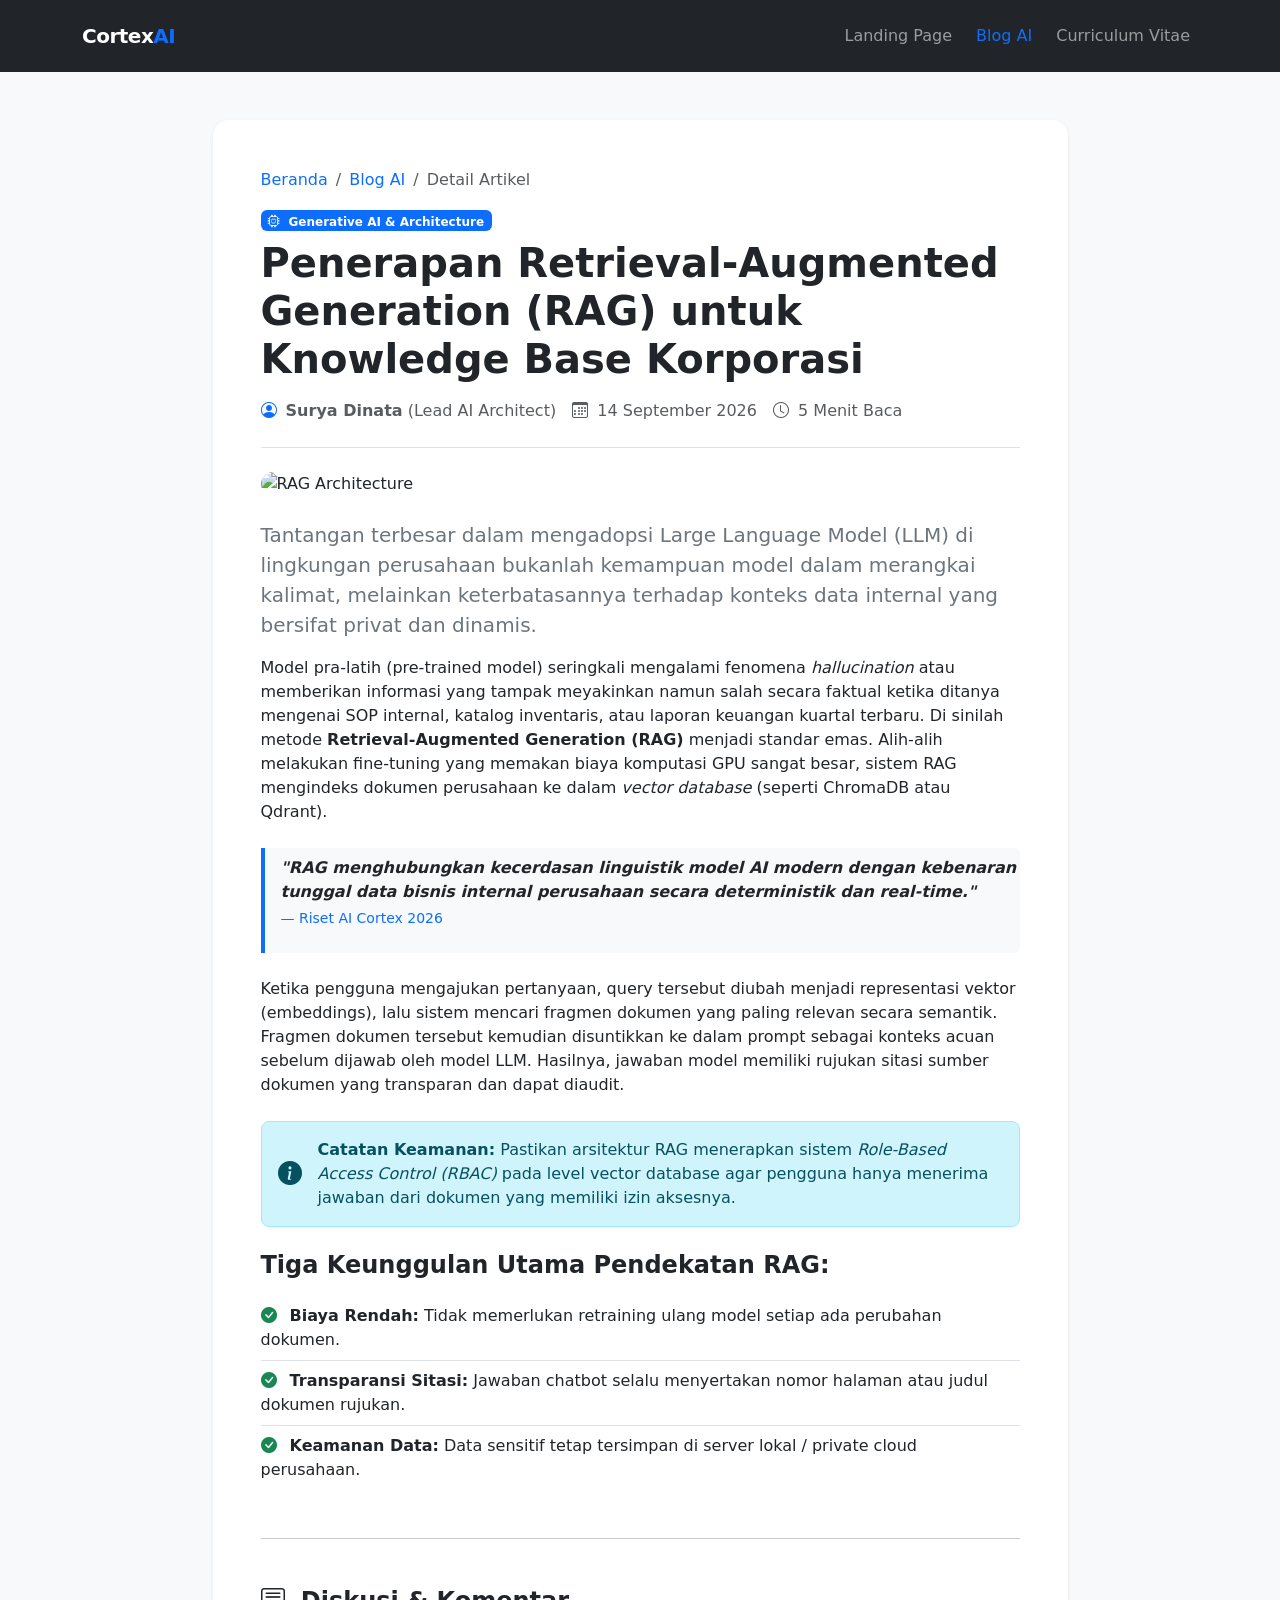
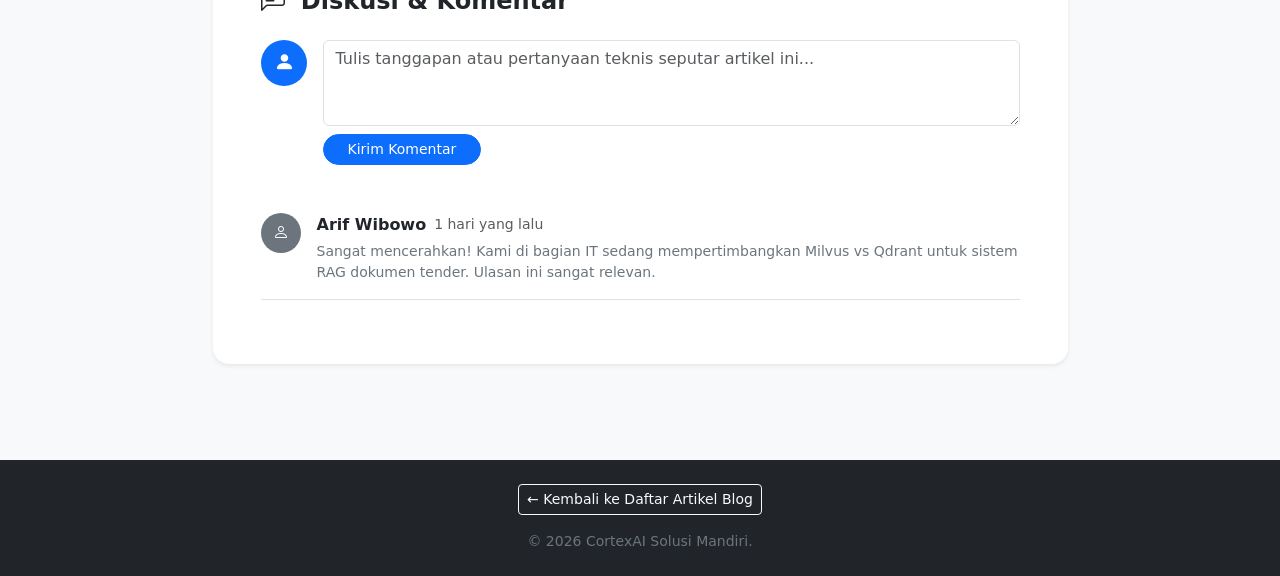
==== blog-detail.html @ 2d30fea6 "initial commit" ====
<!DOCTYPE html>
<html lang="id">
<head>
  <meta charset="UTF-8">
  <meta name="viewport" content="width=device-width, initial-scale=1.0">
  <title>Detail Blog - Penerapan RAG untuk Korporasi - CortexAI</title>

  <!-- Bootstrap 5 CSS & Icons --> 
  <link href="https://cdn.jsdelivr.net/npm/bootstrap@5.3.3/dist/css/bootstrap.min.css" rel="stylesheet">
  <link rel="stylesheet" href="https://cdn.jsdelivr.net/npm/bootstrap-icons@1.11.3/font/bootstrap-icons.min.css">
  <style>
    .article-cover { max-height: 420px; width: 100%; object-fit: cover; }
    .nav-brand-logo { font-weight: 800; letter-spacing: -0.5px; }
  </style>
</head>
<body class="bg-light">

  <!-- NAVBAR BOOTSTRAP 5 -->
  <nav class="navbar navbar-expand-lg navbar-dark bg-dark sticky-top py-3">
    <div class="container">
      <a class="navbar-brand nav-brand-logo" href="index.html">Cortex<span class="text-primary">AI</span></a>
      <button class="navbar-toggler" type="button" data-bs-toggle="collapse" data-bs-target="#navDetail">
        <span class="navbar-toggler-icon"></span>
      </button>
      <div class="collapse navbar-collapse" id="navDetail">
        <ul class="navbar-nav ms-auto align-items-center gap-2">
          <li class="nav-item"><a class="nav-link" href="index.html">Landing Page</a></li>
          <li class="nav-item"><a class="nav-link text-primary" href="blog.html">Blog AI</a></li>
          <li class="nav-item"><a class="nav-link" href="cv.html">Curriculum Vitae</a></li>
        </ul>
      </div>
    </div>
  </nav>

  <!-- MAIN ARTICLE -->
  <main class="container py-5">
    <div class="row justify-content-center">
      <article class="col-lg-9 bg-white p-4 p-md-5 rounded-4 shadow-sm">
        
        <!-- Breadcrumb -->
        <nav aria-label="breadcrumb">
          <ol class="breadcrumb mb-3">
            <li class="breadcrumb-item"><a href="index.html" class="text-decoration-none">Beranda</a></li>
            <li class="breadcrumb-item"><a href="blog.html" class="text-decoration-none">Blog AI</a></li>
            <li class="breadcrumb-item active" aria-current="page">Detail Artikel</li>
          </ol>
        </nav>

        <span class="badge bg-primary mb-2"><i class="bi bi-cpu me-1"></i> Generative AI & Architecture</span>
        <h1 class="fw-bold mb-3">Penerapan Retrieval-Augmented Generation (RAG) untuk Knowledge Base Korporasi</h1>

        <!-- Meta Author & Date -->
        <div class="d-flex flex-wrap align-items-center gap-3 text-muted border-bottom pb-4 mb-4">
          <div><i class="bi bi-person-circle text-primary me-1"></i> <strong>Surya Dinata</strong> (Lead AI Architect)</div>
          <div><i class="bi bi-calendar3 me-1"></i> 14 September 2026</div>
          <div><i class="bi bi-clock me-1"></i> 5 Menit Baca</div>
        </div>

        <!-- Cover Image -->
        <img src="https://images.unsplash.com/photo-1677442136019-21780efad99a?auto=format&fit=crop&w=1200&q=80" class="img-fluid rounded-4 mb-4 article-cover" alt="RAG Architecture">

        <!-- Paragraf 1 -->
        <p class="lead text-secondary">
          Tantangan terbesar dalam mengadopsi Large Language Model (LLM) di lingkungan perusahaan bukanlah kemampuan model dalam merangkai kalimat, melainkan keterbatasannya terhadap konteks data internal yang bersifat privat dan dinamis.
        </p>

        <!-- Paragraf 2 -->
        <p>
          Model pra-latih (pre-trained model) seringkali mengalami fenomena <em>hallucination</em> atau memberikan informasi yang tampak meyakinkan namun salah secara faktual ketika ditanya mengenai SOP internal, katalog inventaris, atau laporan keuangan kuartal terbaru. Di sinilah metode <strong>Retrieval-Augmented Generation (RAG)</strong> menjadi standar emas. Alih-alih melakukan fine-tuning yang memakan biaya komputasi GPU sangat besar, sistem RAG mengindeks dokumen perusahaan ke dalam <em>vector database</em> (seperti ChromaDB atau Qdrant).
        </p>

        <!-- Blockquote -->
        <blockquote class="border-start border-primary border-4 ps-3 py-2 my-4 bg-light rounded-end">
          <p class="fst-italic mb-1 fw-semibold text-dark">
            "RAG menghubungkan kecerdasan linguistik model AI modern dengan kebenaran tunggal data bisnis internal perusahaan secara deterministik dan real-time."
          </p>
          <footer class="blockquote-footer mt-1 text-primary">Riset AI Cortex 2026</footer>
        </blockquote>

        <!-- Paragraf 3 -->
        <p>
          Ketika pengguna mengajukan pertanyaan, query tersebut diubah menjadi representasi vektor (embeddings), lalu sistem mencari fragmen dokumen yang paling relevan secara semantik. Fragmen dokumen tersebut kemudian disuntikkan ke dalam prompt sebagai konteks acuan sebelum dijawab oleh model LLM. Hasilnya, jawaban model memiliki rujukan sitasi sumber dokumen yang transparan dan dapat diaudit.
        </p>

        <!-- Alert Info -->
        <div class="alert alert-info d-flex align-items-center rounded-3 my-4" role="alert">
          <i class="bi bi-info-circle-fill fs-4 me-3"></i>
          <div>
            <strong>Catatan Keamanan:</strong> Pastikan arsitektur RAG menerapkan sistem <em>Role-Based Access Control (RBAC)</em> pada level vector database agar pengguna hanya menerima jawaban dari dokumen yang memiliki izin aksesnya.
          </div>
        </div>

        <!-- Poin Penting -->
        <h4 class="fw-bold mt-4 mb-3">Tiga Keunggulan Utama Pendekatan RAG:</h4>
        <ul class="list-group list-group-flush mb-4">
          <li class="list-group-item px-0"><i class="bi bi-check-circle-fill text-success me-2"></i> <strong>Biaya Rendah:</strong> Tidak memerlukan retraining ulang model setiap ada perubahan dokumen.</li>
          <li class="list-group-item px-0"><i class="bi bi-check-circle-fill text-success me-2"></i> <strong>Transparansi Sitasi:</strong> Jawaban chatbot selalu menyertakan nomor halaman atau judul dokumen rujukan.</li>
          <li class="list-group-item px-0"><i class="bi bi-check-circle-fill text-success me-2"></i> <strong>Keamanan Data:</strong> Data sensitif tetap tersimpan di server lokal / private cloud perusahaan.</li>
        </ul>

        <hr class="my-5">

        <!-- AREA KOMENTAR -->
        <section class="mt-4">
          <h4 class="fw-bold mb-4"><i class="bi bi-chat-left-text me-2"></i> Diskusi & Komentar</h4>
          
          <form onsubmit="event.preventDefault(); alert('Komentar berhasil dikirim!');" class="mb-5">
            <div class="d-flex gap-3">
              <div class="rounded-circle bg-primary text-white d-flex align-items-center justify-content-center" style="width: 46px; height: 46px; flex-shrink: 0;">
                <i class="bi bi-person-fill fs-5"></i>
              </div>
              <div class="w-100">
                <textarea class="form-control mb-2" rows="3" required placeholder="Tulis tanggapan atau pertanyaan teknis seputar artikel ini..."></textarea>
                <button type="submit" class="btn btn-primary btn-sm px-4 rounded-pill">Kirim Komentar</button>
              </div>
            </div>
          </form>

          <!-- Contoh Komentar Pengguna -->
          <div class="d-flex gap-3 mb-3 border-bottom pb-3">
            <div class="rounded-circle bg-secondary text-white d-flex align-items-center justify-content-center" style="width: 40px; height: 40px; flex-shrink: 0;">
              <i class="bi bi-person"></i>
            </div>
            <div>
              <div class="d-flex align-items-center gap-2">
                <strong class="text-dark">Arif Wibowo</strong>
                <small class="text-muted">1 hari yang lalu</small>
              </div>
              <p class="text-secondary small mb-0 mt-1">
                Sangat mencerahkan! Kami di bagian IT sedang mempertimbangkan Milvus vs Qdrant untuk sistem RAG dokumen tender. Ulasan ini sangat relevan.
              </p>
            </div>
          </div>
        </section>

      </article>
    </div>
  </main>

  <!-- FOOTER -->
  <footer class="bg-dark text-white py-4 mt-5">
    <div class="container text-center">
      <a href="blog.html" class="btn btn-outline-light btn-sm mb-3">&larr; Kembali ke Daftar Artikel Blog</a>
      <p class="text-secondary mb-0 small">&copy; 2026 CortexAI Solusi Mandiri.</p>
    </div>
  </footer>

  <script src="https://cdn.jsdelivr.net/npm/bootstrap@5.3.3/dist/js/bootstrap.bundle.min.js"></script>
</body>
</html>
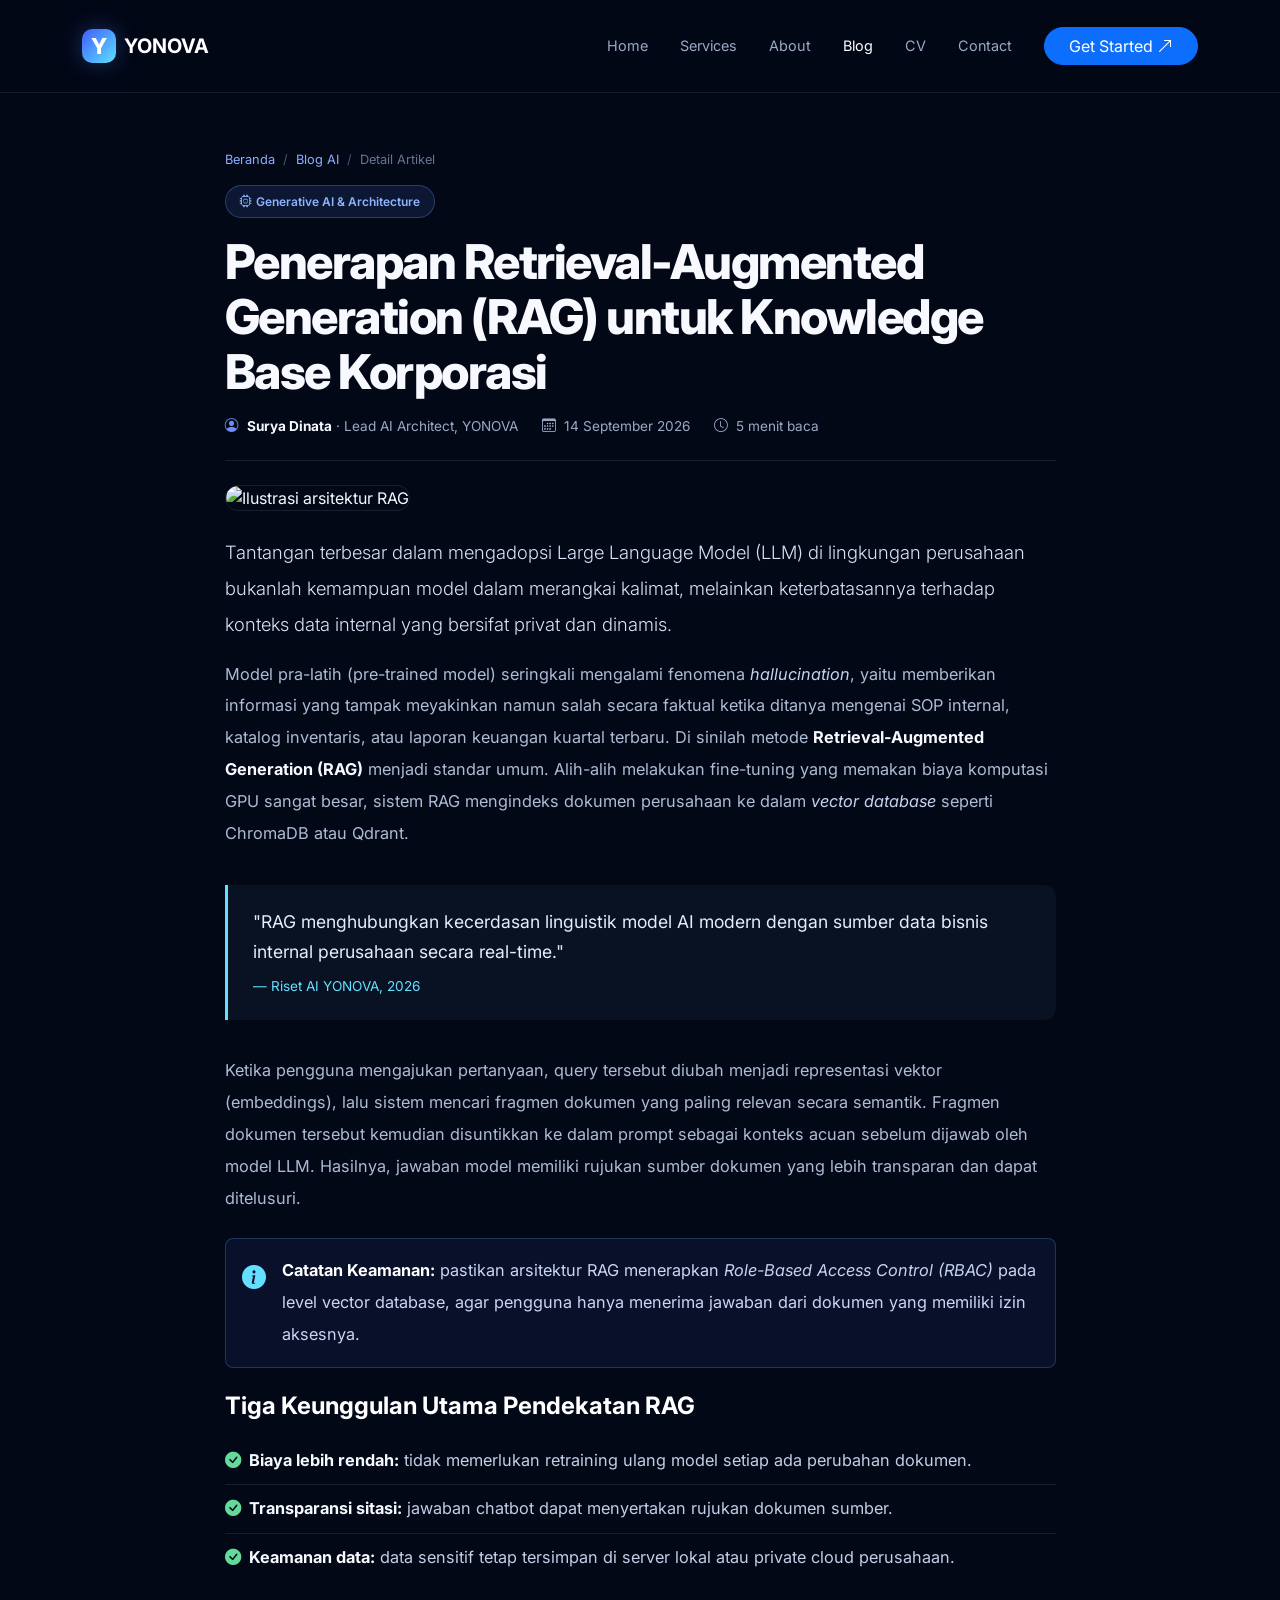
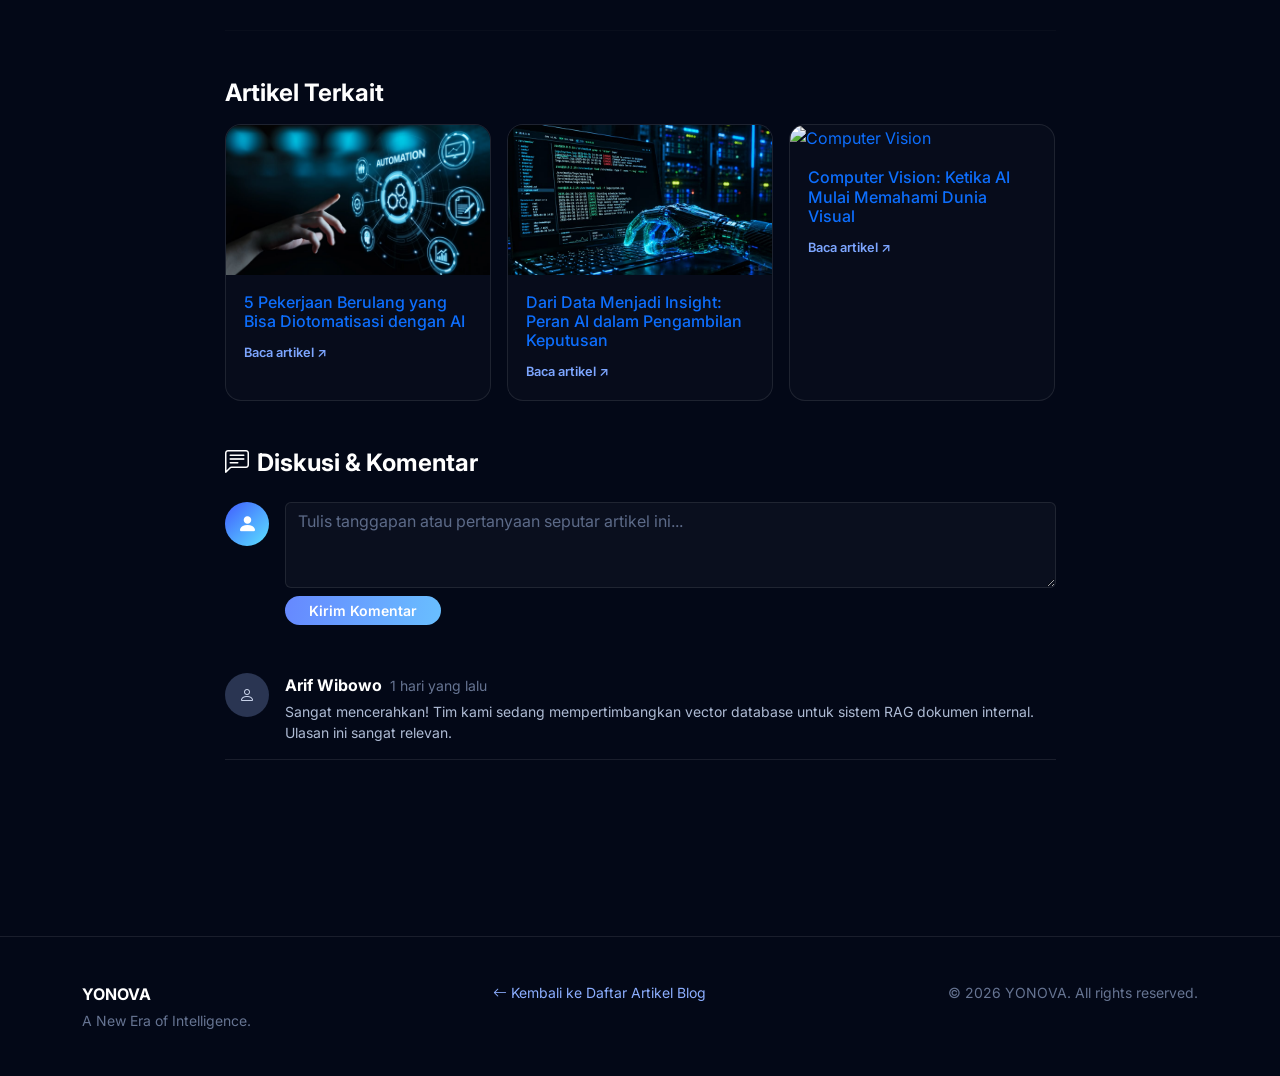
==== commit c9582ef0: "Add YONOVA blog and CV pages" ====
--- a/blog-detail.html
+++ b/blog-detail.html
@@ -1,133 +1,221 @@
 <!DOCTYPE html>
 <html lang="id">
 <head>
-  <meta charset="UTF-8">
-  <meta name="viewport" content="width=device-width, initial-scale=1.0">
-  <title>Detail Blog - Penerapan RAG untuk Korporasi - CortexAI</title>
-
-  <!-- Bootstrap 5 CSS & Icons --> 
-  <link href="https://cdn.jsdelivr.net/npm/bootstrap@5.3.3/dist/css/bootstrap.min.css" rel="stylesheet">
-  <link rel="stylesheet" href="https://cdn.jsdelivr.net/npm/bootstrap-icons@1.11.3/font/bootstrap-icons.min.css">
-  <style>
-    .article-cover { max-height: 420px; width: 100%; object-fit: cover; }
-    .nav-brand-logo { font-weight: 800; letter-spacing: -0.5px; }
-  </style>
+<meta charset="UTF-8">
+<meta name="viewport" content="width=device-width, initial-scale=1.0">
+<meta name="description" content="Penerapan Retrieval-Augmented Generation (RAG) untuk knowledge base korporasi — YONOVA Insights.">
+<title>Penerapan RAG untuk Knowledge Base Korporasi — YONOVA</title>
+
+<link href="https://cdn.jsdelivr.net/npm/bootstrap@5.3.3/dist/css/bootstrap.min.css" rel="stylesheet">
+<link href="https://cdn.jsdelivr.net/npm/bootstrap-icons@1.11.3/font/bootstrap-icons.min.css" rel="stylesheet">
+<link rel="preconnect" href="https://fonts.googleapis.com">
+<link rel="preconnect" href="https://fonts.gstatic.com" crossorigin>
+<link href="https://fonts.googleapis.com/css2?family=Inter:wght@400;500;600;700;800&display=swap" rel="stylesheet">
+
+<style>
+:root{--bg:#030817;--surface:#070d21;--text:#f7f9ff;--muted:#9ba9c7;--blue:#6d8cff;--cyan:#65dfff;--border:rgba(255,255,255,.09)}
+*{box-sizing:border-box}
+body{margin:0;font-family:Inter,sans-serif;background:var(--bg);color:var(--text)}
+a{text-decoration:none}
+.yonova-nav{background:rgba(3,8,23,.9);backdrop-filter:blur(18px);border-bottom:1px solid var(--border)}
+.brand-mark{width:34px;height:34px;display:inline-grid;place-items:center;border-radius:10px;color:#fff;font-weight:800;font-size:22px;background:linear-gradient(135deg,#405cff,#5ce2ff);box-shadow:0 0 22px rgba(80,140,255,.3)}
+.brand-name{color:#fff;font-weight:700}
+.nav-link{color:#9ba9c7!important;font-size:.9rem}
+.nav-link:hover,.nav-link.active{color:#fff!important}
+
+.article-wrap{padding:150px 0 80px}
+.breadcrumb{font-size:.8rem}
+.breadcrumb a{color:#8caeff}
+.breadcrumb-item.active{color:#667492}
+.breadcrumb-item+.breadcrumb-item::before{color:#4a5677}
+
+.badge-topic{display:inline-flex;align-items:center;background:rgba(80,130,255,.12);border:1px solid rgba(105,155,255,.3);color:#8fb4ff;border-radius:50px;padding:.4rem .9rem;font-size:.75rem;font-weight:600}
+.article-title{font-size:clamp(1.9rem,4vw,3rem);font-weight:800;letter-spacing:-1.5px;line-height:1.15}
+
+.meta-row{color:var(--muted);font-size:.85rem;border-bottom:1px solid var(--border);padding-bottom:1.5rem}
+.meta-row strong{color:var(--text)}
+
+.article-cover{max-height:440px;width:100%;object-fit:cover;border-radius:18px;border:1px solid var(--border)}
+
+.article-body{color:#aebbd4;font-size:1.02rem;line-height:1.95}
+.article-body .lead{color:#d8e2f5;font-size:1.15rem}
+.article-body strong{color:var(--text)}
+.article-body em{color:#c6d3ef}
+
+blockquote.rag-quote{border-left:3px solid var(--cyan);background:rgba(100,200,255,.05);border-radius:0 12px 12px 0;padding:1.4rem 1.6rem;margin:2.2rem 0;color:#e4edfb;font-size:1.1rem;line-height:1.7}
+blockquote.rag-quote footer{color:var(--cyan);font-size:.85rem;margin-top:.5rem}
+
+.alert-yonova{background:rgba(80,130,255,.08);border:1px solid rgba(105,155,255,.25);border-radius:14px;color:#c9d6f2}
+.alert-yonova .bi{color:var(--cyan)}
+
+.list-check li{border-color:var(--border)!important;background:transparent;color:#c3cee6}
+.list-check .bi{color:#63d99a}
+
+.comment-form textarea{background:rgba(255,255,255,.03);border:1px solid var(--border);color:var(--text)}
+.comment-form textarea::placeholder{color:#5c6a88}
+.comment-form textarea:focus{background:rgba(255,255,255,.04);border-color:#638fff;color:var(--text);box-shadow:0 0 0 3px rgba(80,130,255,.12)}
+.btn-yonova{background:linear-gradient(100deg,#6688ff,#69bfff);border:none;color:#fff;font-weight:600}
+.btn-yonova:hover{color:#fff;filter:brightness(1.08)}
+
+.avatar-circle{width:44px;height:44px;border-radius:50%;display:flex;align-items:center;justify-content:center;flex-shrink:0}
+.avatar-primary{background:linear-gradient(135deg,#405cff,#5ce2ff);color:#fff}
+.avatar-secondary{background:#2a3552;color:#cfd9f0}
+
+.related-card{border:1px solid var(--border);border-radius:16px;overflow:hidden;background:rgba(255,255,255,.018);transition:.3s ease;height:100%}
+.related-card:hover{transform:translateY(-5px);border-color:rgba(100,150,255,.35)}
+.related-card img{height:150px;width:100%;object-fit:cover}
+.related-card .body{padding:18px}
+.related-card h3{font-size:1rem;margin:0 0 8px}
+.related-card .read-more{color:#7da6ff;font-size:.8rem;font-weight:600}
+
+footer.site-footer{margin-top:80px;padding:45px 0;border-top:1px solid var(--border);color:#667492}
+
+@media (max-width:767px){
+  .article-wrap{padding-top:120px}
+  .article-cover{max-height:260px}
+}
+</style>
 </head>
-<body class="bg-light">
-
-  <!-- NAVBAR BOOTSTRAP 5 -->
-  <nav class="navbar navbar-expand-lg navbar-dark bg-dark sticky-top py-3">
-    <div class="container">
-      <a class="navbar-brand nav-brand-logo" href="index.html">Cortex<span class="text-primary">AI</span></a>
-      <button class="navbar-toggler" type="button" data-bs-toggle="collapse" data-bs-target="#navDetail">
-        <span class="navbar-toggler-icon"></span>
-      </button>
-      <div class="collapse navbar-collapse" id="navDetail">
-        <ul class="navbar-nav ms-auto align-items-center gap-2">
-          <li class="nav-item"><a class="nav-link" href="index.html">Landing Page</a></li>
-          <li class="nav-item"><a class="nav-link text-primary" href="blog.html">Blog AI</a></li>
-          <li class="nav-item"><a class="nav-link" href="cv.html">Curriculum Vitae</a></li>
-        </ul>
+<body>
+
+<nav class="navbar navbar-expand-lg navbar-dark yonova-nav fixed-top">
+  <div class="container py-3">
+    <a class="navbar-brand d-flex align-items-center gap-2" href="index.html">
+      <span class="brand-mark">Y</span><span class="brand-name">YONOVA</span>
+    </a>
+    <button class="navbar-toggler border-0 shadow-none" type="button" data-bs-toggle="collapse" data-bs-target="#mainNav" aria-label="Buka navigasi">
+      <i class="bi bi-list fs-3"></i>
+    </button>
+    <div class="collapse navbar-collapse" id="mainNav">
+      <div class="navbar-nav ms-auto align-items-lg-center gap-lg-3">
+        <a class="nav-link" href="index.html">Home</a>
+        <a class="nav-link" href="index.html#layanan">Services</a>
+        <a class="nav-link" href="index.html#tentang">About</a>
+        <a class="nav-link active" href="blog.html">Blog</a>
+        <a class="nav-link" href="cv.html">CV</a>
+        <a class="nav-link" href="index.html#kontak">Contact</a>
+        <a class="btn btn-primary rounded-pill px-4 ms-lg-2" href="index.html#kontak">Get Started <i class="bi bi-arrow-up-right"></i></a>
       </div>
     </div>
-  </nav>
-
-  <!-- MAIN ARTICLE -->
-  <main class="container py-5">
+  </div>
+</nav>
+
+<main class="article-wrap">
+  <div class="container">
     <div class="row justify-content-center">
-      <article class="col-lg-9 bg-white p-4 p-md-5 rounded-4 shadow-sm">
-        
-        <!-- Breadcrumb -->
+      <article class="col-lg-9">
+
         <nav aria-label="breadcrumb">
           <ol class="breadcrumb mb-3">
-            <li class="breadcrumb-item"><a href="index.html" class="text-decoration-none">Beranda</a></li>
-            <li class="breadcrumb-item"><a href="blog.html" class="text-decoration-none">Blog AI</a></li>
+            <li class="breadcrumb-item"><a href="index.html">Beranda</a></li>
+            <li class="breadcrumb-item"><a href="blog.html">Blog AI</a></li>
             <li class="breadcrumb-item active" aria-current="page">Detail Artikel</li>
           </ol>
         </nav>
 
-        <span class="badge bg-primary mb-2"><i class="bi bi-cpu me-1"></i> Generative AI & Architecture</span>
-        <h1 class="fw-bold mb-3">Penerapan Retrieval-Augmented Generation (RAG) untuk Knowledge Base Korporasi</h1>
-
-        <!-- Meta Author & Date -->
-        <div class="d-flex flex-wrap align-items-center gap-3 text-muted border-bottom pb-4 mb-4">
-          <div><i class="bi bi-person-circle text-primary me-1"></i> <strong>Surya Dinata</strong> (Lead AI Architect)</div>
+        <span class="badge-topic"><i class="bi bi-cpu me-1"></i> Generative AI &amp; Architecture</span>
+        <h1 class="article-title mt-3 mb-3">Penerapan Retrieval-Augmented Generation (RAG) untuk Knowledge Base Korporasi</h1>
+
+        <div class="d-flex flex-wrap align-items-center gap-4 meta-row mb-4">
+          <div><i class="bi bi-person-circle me-1" style="color:var(--blue)"></i> <strong>Surya Dinata</strong> · Lead AI Architect, YONOVA</div>
           <div><i class="bi bi-calendar3 me-1"></i> 14 September 2026</div>
-          <div><i class="bi bi-clock me-1"></i> 5 Menit Baca</div>
+          <div><i class="bi bi-clock me-1"></i> 5 menit baca</div>
         </div>
 
-        <!-- Cover Image -->
-        <img src="https://images.unsplash.com/photo-1677442136019-21780efad99a?auto=format&fit=crop&w=1200&q=80" class="img-fluid rounded-4 mb-4 article-cover" alt="RAG Architecture">
-
-        <!-- Paragraf 1 -->
-        <p class="lead text-secondary">
-          Tantangan terbesar dalam mengadopsi Large Language Model (LLM) di lingkungan perusahaan bukanlah kemampuan model dalam merangkai kalimat, melainkan keterbatasannya terhadap konteks data internal yang bersifat privat dan dinamis.
-        </p>
-
-        <!-- Paragraf 2 -->
-        <p>
-          Model pra-latih (pre-trained model) seringkali mengalami fenomena <em>hallucination</em> atau memberikan informasi yang tampak meyakinkan namun salah secara faktual ketika ditanya mengenai SOP internal, katalog inventaris, atau laporan keuangan kuartal terbaru. Di sinilah metode <strong>Retrieval-Augmented Generation (RAG)</strong> menjadi standar emas. Alih-alih melakukan fine-tuning yang memakan biaya komputasi GPU sangat besar, sistem RAG mengindeks dokumen perusahaan ke dalam <em>vector database</em> (seperti ChromaDB atau Qdrant).
-        </p>
-
-        <!-- Blockquote -->
-        <blockquote class="border-start border-primary border-4 ps-3 py-2 my-4 bg-light rounded-end">
-          <p class="fst-italic mb-1 fw-semibold text-dark">
-            "RAG menghubungkan kecerdasan linguistik model AI modern dengan kebenaran tunggal data bisnis internal perusahaan secara deterministik dan real-time."
+        <img src="https://images.unsplash.com/photo-1677442136019-21780efad99a?auto=format&amp;fit=crop&amp;w=1200&amp;q=80" class="article-cover mb-4" alt="Ilustrasi arsitektur RAG">
+
+        <div class="article-body">
+          <p class="lead">
+            Tantangan terbesar dalam mengadopsi Large Language Model (LLM) di lingkungan perusahaan bukanlah kemampuan model dalam merangkai kalimat, melainkan keterbatasannya terhadap konteks data internal yang bersifat privat dan dinamis.
           </p>
-          <footer class="blockquote-footer mt-1 text-primary">Riset AI Cortex 2026</footer>
-        </blockquote>
-
-        <!-- Paragraf 3 -->
-        <p>
-          Ketika pengguna mengajukan pertanyaan, query tersebut diubah menjadi representasi vektor (embeddings), lalu sistem mencari fragmen dokumen yang paling relevan secara semantik. Fragmen dokumen tersebut kemudian disuntikkan ke dalam prompt sebagai konteks acuan sebelum dijawab oleh model LLM. Hasilnya, jawaban model memiliki rujukan sitasi sumber dokumen yang transparan dan dapat diaudit.
-        </p>
-
-        <!-- Alert Info -->
-        <div class="alert alert-info d-flex align-items-center rounded-3 my-4" role="alert">
-          <i class="bi bi-info-circle-fill fs-4 me-3"></i>
-          <div>
-            <strong>Catatan Keamanan:</strong> Pastikan arsitektur RAG menerapkan sistem <em>Role-Based Access Control (RBAC)</em> pada level vector database agar pengguna hanya menerima jawaban dari dokumen yang memiliki izin aksesnya.
+
+          <p>
+            Model pra-latih (pre-trained model) seringkali mengalami fenomena <em>hallucination</em>, yaitu memberikan informasi yang tampak meyakinkan namun salah secara faktual ketika ditanya mengenai SOP internal, katalog inventaris, atau laporan keuangan kuartal terbaru. Di sinilah metode <strong>Retrieval-Augmented Generation (RAG)</strong> menjadi standar umum. Alih-alih melakukan fine-tuning yang memakan biaya komputasi GPU sangat besar, sistem RAG mengindeks dokumen perusahaan ke dalam <em>vector database</em> seperti ChromaDB atau Qdrant.
+          </p>
+
+          <blockquote class="rag-quote">
+            <p class="mb-1">"RAG menghubungkan kecerdasan linguistik model AI modern dengan sumber data bisnis internal perusahaan secara real-time."</p>
+            <footer>— Riset AI YONOVA, 2026</footer>
+          </blockquote>
+
+          <p>
+            Ketika pengguna mengajukan pertanyaan, query tersebut diubah menjadi representasi vektor (embeddings), lalu sistem mencari fragmen dokumen yang paling relevan secara semantik. Fragmen dokumen tersebut kemudian disuntikkan ke dalam prompt sebagai konteks acuan sebelum dijawab oleh model LLM. Hasilnya, jawaban model memiliki rujukan sumber dokumen yang lebih transparan dan dapat ditelusuri.
+          </p>
+
+          <div class="alert alert-yonova d-flex align-items-start rounded-3 my-4 p-3" role="alert">
+            <i class="bi bi-info-circle-fill fs-4 me-3"></i>
+            <div>
+              <strong class="text-white">Catatan Keamanan:</strong> pastikan arsitektur RAG menerapkan <em>Role-Based Access Control (RBAC)</em> pada level vector database, agar pengguna hanya menerima jawaban dari dokumen yang memiliki izin aksesnya.
+            </div>
           </div>
+
+          <h4 class="fw-bold text-white mt-4 mb-3">Tiga Keunggulan Utama Pendekatan RAG</h4>
+          <ul class="list-group list-group-flush list-check mb-4">
+            <li class="list-group-item px-0"><i class="bi bi-check-circle-fill me-2"></i><strong>Biaya lebih rendah:</strong> tidak memerlukan retraining ulang model setiap ada perubahan dokumen.</li>
+            <li class="list-group-item px-0"><i class="bi bi-check-circle-fill me-2"></i><strong>Transparansi sitasi:</strong> jawaban chatbot dapat menyertakan rujukan dokumen sumber.</li>
+            <li class="list-group-item px-0"><i class="bi bi-check-circle-fill me-2"></i><strong>Keamanan data:</strong> data sensitif tetap tersimpan di server lokal atau private cloud perusahaan.</li>
+          </ul>
         </div>
 
-        <!-- Poin Penting -->
-        <h4 class="fw-bold mt-4 mb-3">Tiga Keunggulan Utama Pendekatan RAG:</h4>
-        <ul class="list-group list-group-flush mb-4">
-          <li class="list-group-item px-0"><i class="bi bi-check-circle-fill text-success me-2"></i> <strong>Biaya Rendah:</strong> Tidak memerlukan retraining ulang model setiap ada perubahan dokumen.</li>
-          <li class="list-group-item px-0"><i class="bi bi-check-circle-fill text-success me-2"></i> <strong>Transparansi Sitasi:</strong> Jawaban chatbot selalu menyertakan nomor halaman atau judul dokumen rujukan.</li>
-          <li class="list-group-item px-0"><i class="bi bi-check-circle-fill text-success me-2"></i> <strong>Keamanan Data:</strong> Data sensitif tetap tersimpan di server lokal / private cloud perusahaan.</li>
-        </ul>
-
-        <hr class="my-5">
+        <hr class="my-5" style="border-color:var(--border)">
+
+        <!-- ARTIKEL TERKAIT -->
+        <section class="mb-5">
+          <h4 class="fw-bold text-white mb-3">Artikel Terkait</h4>
+          <div class="row g-3">
+            <div class="col-md-4">
+              <a href="blog.html" class="related-card d-block">
+                <img src="assets/img/Automation.jpg" alt="Business Automation">
+                <div class="body">
+                  <h3>5 Pekerjaan Berulang yang Bisa Diotomatisasi dengan AI</h3>
+                  <span class="read-more">Baca artikel ↗</span>
+                </div>
+              </a>
+            </div>
+            <div class="col-md-4">
+              <a href="blog.html" class="related-card d-block">
+                <img src="assets/img/datainteligent.jpg" alt="Data Intelligence">
+                <div class="body">
+                  <h3>Dari Data Menjadi Insight: Peran AI dalam Pengambilan Keputusan</h3>
+                  <span class="read-more">Baca artikel ↗</span>
+                </div>
+              </a>
+            </div>
+            <div class="col-md-4">
+              <a href="blog.html" class="related-card d-block">
+                <img src="assets/img/computer-vision.jpg" alt="Computer Vision">
+                <div class="body">
+                  <h3>Computer Vision: Ketika AI Mulai Memahami Dunia Visual</h3>
+                  <span class="read-more">Baca artikel ↗</span>
+                </div>
+              </a>
+            </div>
+          </div>
+        </section>
 
         <!-- AREA KOMENTAR -->
-        <section class="mt-4">
-          <h4 class="fw-bold mb-4"><i class="bi bi-chat-left-text me-2"></i> Diskusi & Komentar</h4>
-          
-          <form onsubmit="event.preventDefault(); alert('Komentar berhasil dikirim!');" class="mb-5">
+        <section>
+          <h4 class="fw-bold text-white mb-4"><i class="bi bi-chat-left-text me-2"></i>Diskusi &amp; Komentar</h4>
+
+          <form onsubmit="event.preventDefault(); alert('Komentar berhasil dikirim!'); this.reset();" class="comment-form mb-5">
             <div class="d-flex gap-3">
-              <div class="rounded-circle bg-primary text-white d-flex align-items-center justify-content-center" style="width: 46px; height: 46px; flex-shrink: 0;">
-                <i class="bi bi-person-fill fs-5"></i>
+              <div class="avatar-circle avatar-primary"><i class="bi bi-person-fill fs-5"></i></div>
+              <div class="w-100">
+                <textarea class="form-control mb-2" rows="3" required placeholder="Tulis tanggapan atau pertanyaan seputar artikel ini..."></textarea>
+                <button type="submit" class="btn btn-yonova btn-sm px-4 rounded-pill">Kirim Komentar</button>
               </div>
-              <div class="w-100">
-                <textarea class="form-control mb-2" rows="3" required placeholder="Tulis tanggapan atau pertanyaan teknis seputar artikel ini..."></textarea>
-                <button type="submit" class="btn btn-primary btn-sm px-4 rounded-pill">Kirim Komentar</button>
-              </div>
             </div>
           </form>
 
-          <!-- Contoh Komentar Pengguna -->
-          <div class="d-flex gap-3 mb-3 border-bottom pb-3">
-            <div class="rounded-circle bg-secondary text-white d-flex align-items-center justify-content-center" style="width: 40px; height: 40px; flex-shrink: 0;">
-              <i class="bi bi-person"></i>
-            </div>
+          <div class="d-flex gap-3 mb-3 pb-3" style="border-bottom:1px solid var(--border)">
+            <div class="avatar-circle avatar-secondary"><i class="bi bi-person"></i></div>
             <div>
               <div class="d-flex align-items-center gap-2">
-                <strong class="text-dark">Arif Wibowo</strong>
-                <small class="text-muted">1 hari yang lalu</small>
+                <strong class="text-white">Arif Wibowo</strong>
+                <small style="color:#667492">1 hari yang lalu</small>
               </div>
-              <p class="text-secondary small mb-0 mt-1">
-                Sangat mencerahkan! Kami di bagian IT sedang mempertimbangkan Milvus vs Qdrant untuk sistem RAG dokumen tender. Ulasan ini sangat relevan.
+              <p class="small mb-0 mt-1" style="color:#aebbd4">
+                Sangat mencerahkan! Tim kami sedang mempertimbangkan vector database untuk sistem RAG dokumen internal. Ulasan ini sangat relevan.
               </p>
             </div>
           </div>
@@ -135,16 +223,20 @@
 
       </article>
     </div>
-  </main>
-
-  <!-- FOOTER -->
-  <footer class="bg-dark text-white py-4 mt-5">
-    <div class="container text-center">
-      <a href="blog.html" class="btn btn-outline-light btn-sm mb-3">&larr; Kembali ke Daftar Artikel Blog</a>
-      <p class="text-secondary mb-0 small">&copy; 2026 CortexAI Solusi Mandiri.</p>
+  </div>
+</main>
+
+<footer class="site-footer">
+  <div class="container d-flex flex-column flex-md-row justify-content-between gap-3">
+    <div>
+      <strong class="text-white">YONOVA</strong>
+      <div class="small mt-1">A New Era of Intelligence.</div>
     </div>
-  </footer>
-
-  <script src="https://cdn.jsdelivr.net/npm/bootstrap@5.3.3/dist/js/bootstrap.bundle.min.js"></script>
+    <a href="blog.html" class="small" style="color:#8caeff"><i class="bi bi-arrow-left me-1"></i>Kembali ke Daftar Artikel Blog</a>
+    <div class="small">© 2026 YONOVA. All rights reserved.</div>
+  </div>
+</footer>
+
+<script src="https://cdn.jsdelivr.net/npm/bootstrap@5.3.3/dist/js/bootstrap.bundle.min.js"></script>
 </body>
-</html>+</html>
